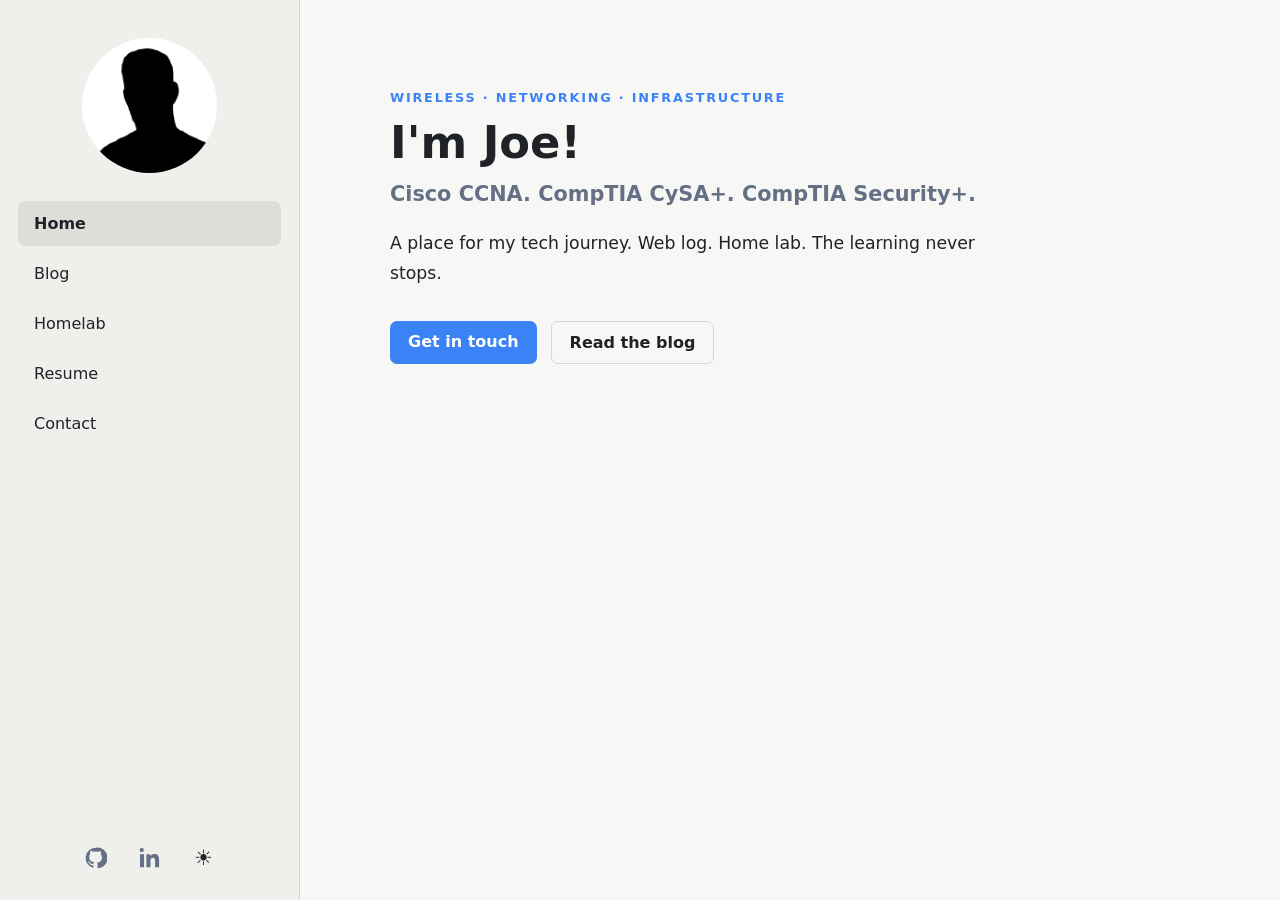
==== index.html @ 4e011322 "Update profile image source in index.html" ====
<!DOCTYPE html>
<html lang="en">
<head>
  <meta charset="UTF-8">
  <meta name="viewport" content="width=device-width, initial-scale=1.0">
  <title>Joe in IT</title>
  <link rel="stylesheet" href="./style.css">
</head>

<body>

  <aside class="sidebar">

    <div class="profile">
      <div class="profile-photo">
        <img src="photo.jpg" alt="Joe">
      </div>
    </div>

  <nav class="sidebar-nav">
    <a class="active" href="index.html">Home</a>
    <a href="blog.html">Blog</a>
    <a href="homelab.html">Homelab</a>
    <a href="resume.html">Resume</a>
    <a href="contact.html">Contact</a>
  </nav>

    <div class="sidebar-footer">

      <a
        href="https://github.com/YOURUSERNAME"
        target="_blank"
        rel="noopener noreferrer"
        aria-label="GitHub"
        title="GitHub"
      >
        <svg viewBox="0 0 24 24" aria-hidden="true">
          <path d="M12 .7a11.3 11.3 0 0 0-3.6 22c.6.1.8-.3.8-.6v-2.2c-3.4.7-4.1-1.5-4.1-1.5-.5-1.4-1.4-1.8-1.4-1.8-1.1-.8.1-.8.1-.8 1.3.1 1.9 1.3 1.9 1.3 1.1 1.9 2.9 1.4 3.6 1 .1-.8.4-1.4.8-1.7-2.7-.3-5.5-1.3-5.5-5.9 0-1.3.5-2.4 1.2-3.2-.1-.3-.5-1.6.1-3.3 0 0 1-.3 3.3 1.2a11 11 0 0 1 6 0C16.2 4.4 17.2 4.7 17.2 4.7c.6 1.7.2 3 .1 3.3.8.8 1.2 1.9 1.2 3.2 0 4.6-2.8 5.6-5.5 5.9.4.4.8 1.1.8 2.2v3.3c0 .3.2.7.8.6A11.3 11.3 0 0 0 12 .7Z"/>
        </svg>
      </a>

      <a
        href="https://www.linkedin.com/in/YOURPROFILE"
        target="_blank"
        rel="noopener noreferrer"
        aria-label="LinkedIn"
        title="LinkedIn"
      >
        <svg viewBox="0 0 24 24" aria-hidden="true">
          <path d="M5.3 3.3A2.3 2.3 0 1 1 .7 3.3a2.3 2.3 0 0 1 4.6 0ZM1.1 8h4.4v14H1.1V8Zm7 0h4.2v1.9h.1c.6-1.1 2-2.3 4.2-2.3 4.5 0 5.3 3 5.3 6.8V22h-4.4v-6.7c0-1.6 0-3.7-2.3-3.7s-2.7 1.8-2.7 3.6V22H8.1V8Z"/>
        </svg>
      </a>

      <button
        id="theme-toggle"
        aria-label="Toggle light and dark mode"
        title="Toggle theme"
      >
        ☀
      </button>

    </div>

  </aside>


  <main class="content">

    <section class="hero">

      <div class="eyebrow">
        WIRELESS · NETWORKING · INFRASTRUCTURE
      </div>

      <h1>I'm Joe!</h1>

      <h2>
       Cisco CCNA. CompTIA CySA+. CompTIA Security+.
      </h2>

      <p>
        A place for my tech journey. 
        Web log. Home lab. 
        The learning never stops.
       
      </p>

      <div class="hero-buttons">
        <a href="#" class="button primary">Get in touch</a>
        <a href="#" class="button secondary">Read the blog</a>
      </div>

    </section>

  </main>

  <script>
    const themeToggle = document.getElementById("theme-toggle");

    themeToggle.addEventListener("click", () => {
      document.body.classList.toggle("dark");

      if (document.body.classList.contains("dark")) {
        themeToggle.textContent = "☾";
      } else {
        themeToggle.textContent = "☀";
      }
    });
  </script>

</body>
</html>
---- style.css ----
:root {
  --bg: #f7f7f5;
  --sidebar: #efefec;
  --text: #1f2328;
  --muted: #667085;
  --border: #d7d7d2;
  --accent: #3b82f6;
  --active: #deded9;
}

body.dark {
  --bg: #17191d;
  --sidebar: #202328;
  --text: #f5f5f5;
  --muted: #a6adb7;
  --border: #34383f;
  --accent: #60a5fa;
  --active: #2c3036;
}

* {
  box-sizing: border-box;
}

html,
body {
  margin: 0;
  min-height: 100%;
}

body {
  font-family: system-ui, -apple-system, BlinkMacSystemFont, "Segoe UI", sans-serif;
  background: var(--bg);
  color: var(--text);
  transition: background 0.2s ease, color 0.2s ease;
}

a {
  color: inherit;
  text-decoration: none;
}


/* SIDEBAR */

.sidebar {
  position: fixed;
  top: 0;
  left: 0;

  width: 300px;
  height: 100vh;

  display: flex;
  flex-direction: column;

  padding: 28px 18px 22px;

  background: var(--sidebar);
  border-right: 1px solid var(--border);
}


/* PROFILE */

.profile {
  display: flex;
  justify-content: center;
  margin: 10px 0 28px;
}

.profile-photo {
  width: 135px;
  height: 135px;

  border-radius: 50%;
  overflow: hidden;

  background: #d2d2cd;
}

.profile-photo img {
  width: 100%;
  height: 100%;

  display: block;
  object-fit: cover;
}


/* NAVIGATION */

.sidebar-nav {
  display: flex;
  flex-direction: column;
  gap: 5px;
}

.sidebar-nav a {
  padding: 13px 16px;

  border-radius: 7px;

  font-size: 1rem;
}

.sidebar-nav a:hover {
  background: var(--active);
}

.sidebar-nav a.active {
  background: var(--active);
  font-weight: 600;
}


/* SIDEBAR FOOTER */

.sidebar-footer {
  margin-top: auto;

  display: flex;
  justify-content: center;
  align-items: center;
  gap: 14px;

  padding-top: 18px;
}

.sidebar-footer a,
#theme-toggle {
  width: 40px;
  height: 40px;

  display: inline-flex;
  align-items: center;
  justify-content: center;

  border-radius: 8px;
}

.sidebar-footer a {
  color: var(--muted);
}

.sidebar-footer a:hover,
#theme-toggle:hover {
  background: var(--active);
  color: var(--text);
}

.sidebar-footer svg {
  width: 22px;
  height: 22px;

  fill: currentColor;
}

#theme-toggle {
  border: 0;
  background: transparent;

  color: var(--text);

  font-size: 1.3rem;
  cursor: pointer;
}


/* MAIN CONTENT */

.content {
  margin-left: 300px;
  min-height: 100vh;

  display: flex;
  justify-content: center;
}

.hero {
  width: 100%;
  max-width: 900px;

  padding: 90px 50px;
}

.eyebrow {
  margin-bottom: 14px;

  color: var(--accent);

  font-size: 0.8rem;
  font-weight: 700;
  letter-spacing: 0.14em;
}

.hero h1 {
  margin: 0;

  font-size: 2.8rem;
  line-height: 1.05;
}

.hero h2 {
  margin: 16px 0;

  color: var(--muted);

  font-size: 1.3rem;
  font-weight: 600;
}

.hero p {
  max-width: 610px;

  margin-top: 22px;

  font-size: 1.08rem;
  line-height: 1.75;
}

.hero-buttons {
  display: flex;
  gap: 14px;

  margin-top: 32px;
}

.button {
  padding: 11px 18px;

  border-radius: 7px;

  font-weight: 600;

  transition: transform 0.15s ease, background 0.15s ease;
}

.button:hover {
  transform: translateY(-1px);
}

.button.primary {
  background: var(--accent);
  color: white;
}

.button.secondary {
  border: 1px solid var(--border);
}


/* MOBILE */

@media (max-width: 850px) {

  .sidebar {
    position: static;

    width: 100%;
    height: auto;

    border-right: 0;
    border-bottom: 1px solid var(--border);
  }

  .profile {
    margin-bottom: 18px;
  }

  .profile-photo {
    width: 95px;
    height: 95px;
  }

  .sidebar-footer {
    margin-top: 20px;
  }

  .content {
    margin-left: 0;
  }

  .hero {
    padding: 55px 25px;
  }

  .hero h1 {
    font-size: 2.8rem;
  }

  .hero-buttons {
    flex-wrap: wrap;
  }
}
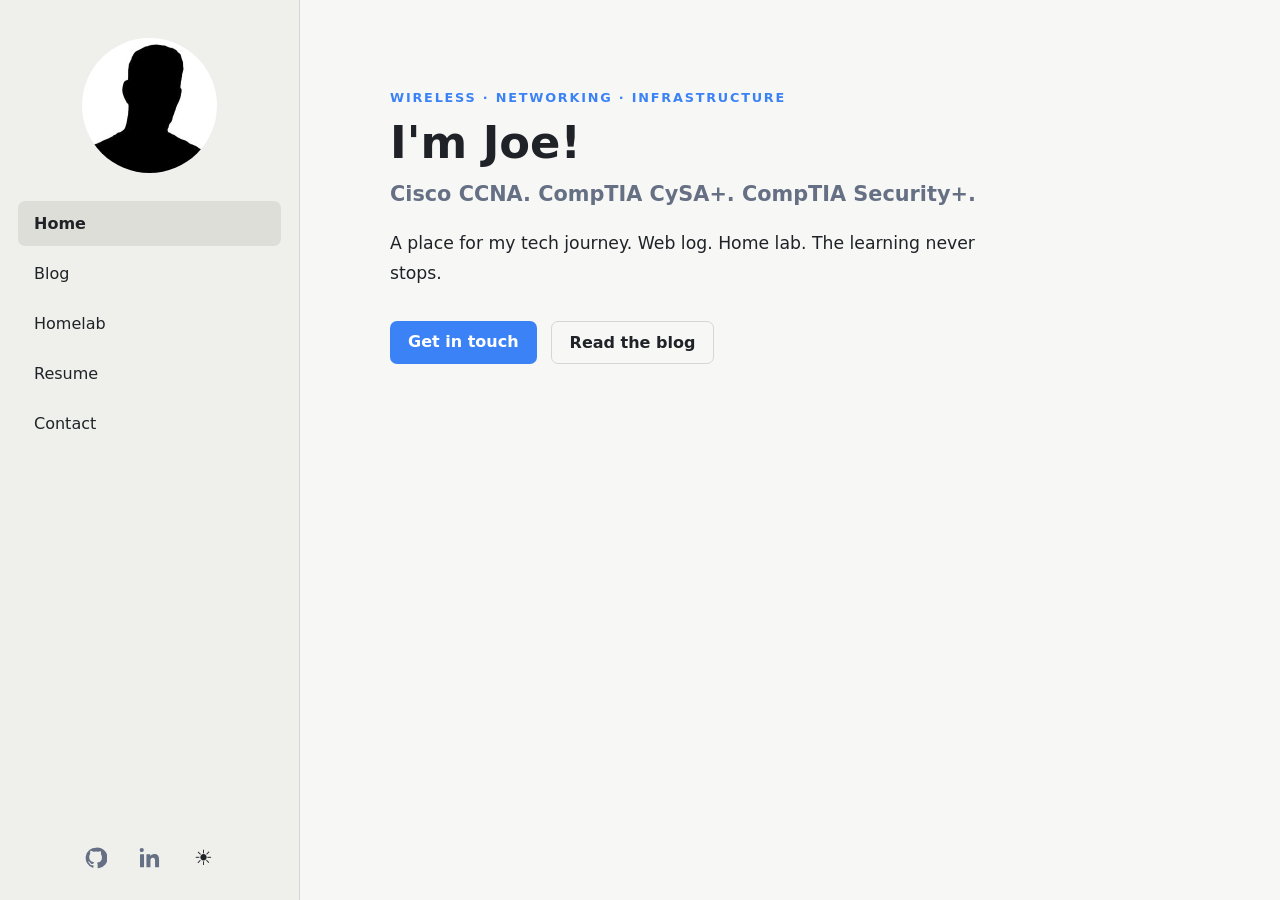
==== commit 98b157bd: "Update index.html" ====
--- a/index.html
+++ b/index.html
@@ -13,7 +13,7 @@
 
     <div class="profile">
       <div class="profile-photo">
-        <img src="photo.jpg" alt="Joe">
+        <img src="headshot.jpg" alt="Joe">
       </div>
     </div>
 
--- a/style.css
+++ b/style.css
@@ -293,3 +293,54 @@
     flex-wrap: wrap;
   }
 }
+.page-section {
+  width: 100%;
+  max-width: 900px;
+  padding: 80px 50px;
+}
+
+.page-section h1 {
+  margin: 0 0 18px;
+  font-size: 2.8rem;
+}
+
+.page-intro {
+  max-width: 650px;
+  color: var(--muted);
+  font-size: 1.08rem;
+  line-height: 1.7;
+}
+
+.lab-grid {
+  display: grid;
+  grid-template-columns: repeat(2, 1fr);
+  gap: 20px;
+  margin-top: 42px;
+}
+
+.lab-card {
+  padding: 24px;
+  border: 1px solid var(--border);
+  border-radius: 10px;
+  background: var(--sidebar);
+}
+
+.lab-card h2 {
+  margin-top: 0;
+  font-size: 1.25rem;
+}
+
+.lab-card p {
+  margin-bottom: 0;
+  color: var(--muted);
+}
+
+@media (max-width: 700px) {
+  .lab-grid {
+    grid-template-columns: 1fr;
+  }
+
+  .page-section {
+    padding: 55px 25px;
+  }
+}
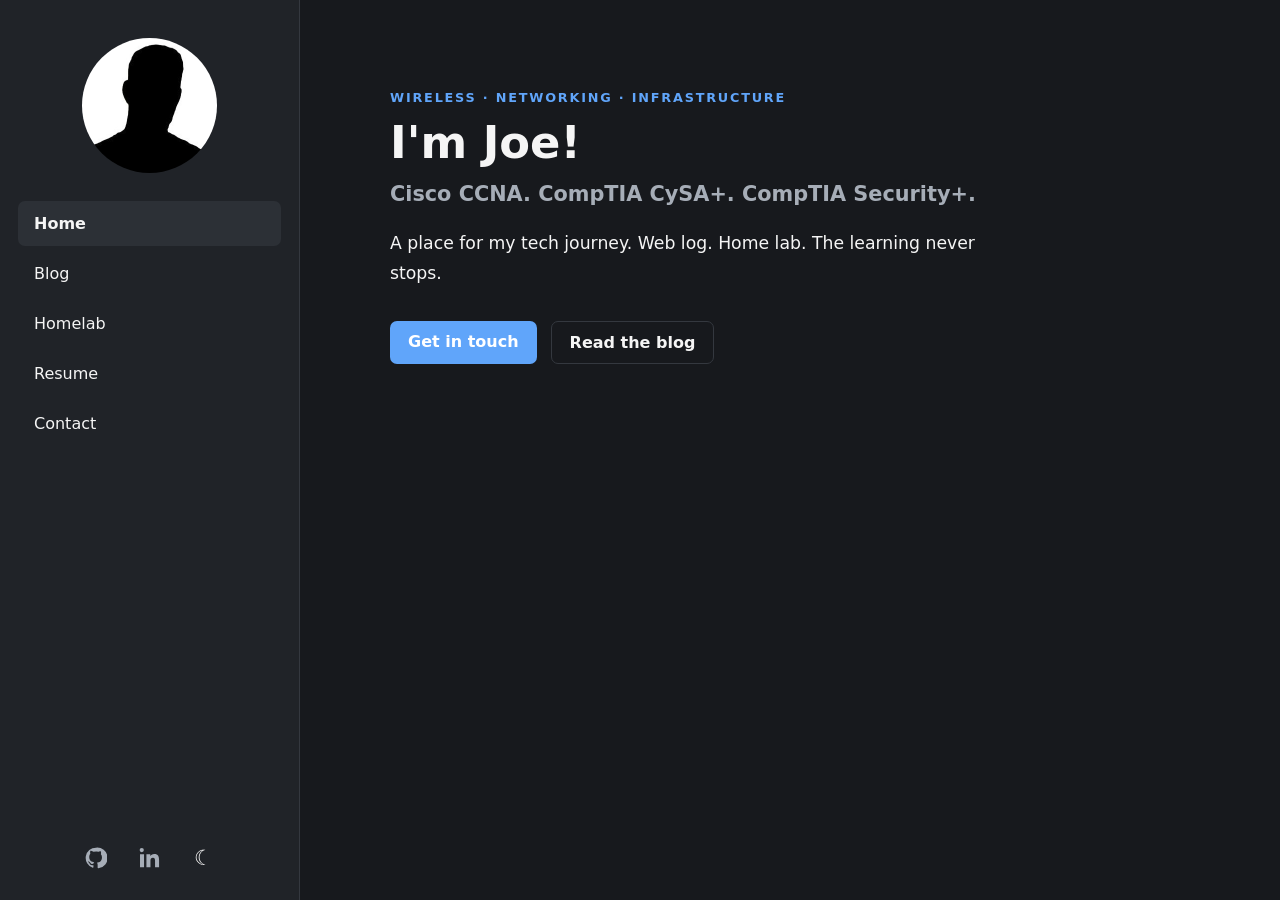
==== commit d2ccf2b3: "Add files via upload" ====
--- a/index.html
+++ b/index.html
@@ -4,109 +4,48 @@
   <meta charset="UTF-8">
   <meta name="viewport" content="width=device-width, initial-scale=1.0">
   <title>Joe in IT</title>
-  <link rel="stylesheet" href="./style.css">
+  <link rel="stylesheet" href="./style.css?v=4">
 </head>
-
 <body>
-
   <aside class="sidebar">
-
     <div class="profile">
       <div class="profile-photo">
         <img src="headshot.jpg" alt="Joe">
       </div>
     </div>
 
-  <nav class="sidebar-nav">
-    <a class="active" href="index.html">Home</a>
-    <a href="blog.html">Blog</a>
-    <a href="homelab.html">Homelab</a>
-    <a href="resume.html">Resume</a>
-    <a href="contact.html">Contact</a>
-  </nav>
+    <nav class="sidebar-nav" aria-label="Main navigation">
+      <a class="active" href="index.html" aria-current="page">Home</a>
+      <a href="blog.html">Blog</a>
+      <a href="homelab.html">Homelab</a>
+      <a href="resume.html">Resume</a>
+      <a href="contact.html">Contact</a>
+    </nav>
 
     <div class="sidebar-footer">
-
-      <a
-        href="https://github.com/YOURUSERNAME"
-        target="_blank"
-        rel="noopener noreferrer"
-        aria-label="GitHub"
-        title="GitHub"
-      >
-        <svg viewBox="0 0 24 24" aria-hidden="true">
-          <path d="M12 .7a11.3 11.3 0 0 0-3.6 22c.6.1.8-.3.8-.6v-2.2c-3.4.7-4.1-1.5-4.1-1.5-.5-1.4-1.4-1.8-1.4-1.8-1.1-.8.1-.8.1-.8 1.3.1 1.9 1.3 1.9 1.3 1.1 1.9 2.9 1.4 3.6 1 .1-.8.4-1.4.8-1.7-2.7-.3-5.5-1.3-5.5-5.9 0-1.3.5-2.4 1.2-3.2-.1-.3-.5-1.6.1-3.3 0 0 1-.3 3.3 1.2a11 11 0 0 1 6 0C16.2 4.4 17.2 4.7 17.2 4.7c.6 1.7.2 3 .1 3.3.8.8 1.2 1.9 1.2 3.2 0 4.6-2.8 5.6-5.5 5.9.4.4.8 1.1.8 2.2v3.3c0 .3.2.7.8.6A11.3 11.3 0 0 0 12 .7Z"/>
-        </svg>
+      <a href="https://github.com/joeinit1" target="_blank" rel="noopener noreferrer" aria-label="GitHub" title="GitHub">
+        <svg viewBox="0 0 24 24" aria-hidden="true"><path d="M12 .7a11.3 11.3 0 0 0-3.6 22c.6.1.8-.3.8-.6v-2.2c-3.4.7-4.1-1.5-4.1-1.5-.5-1.4-1.4-1.8-1.4-1.8-1.1-.8.1-.8.1-.8 1.3.1 1.9 1.3 1.9 1.3 1.1 1.9 2.9 1.4 3.6 1 .1-.8.4-1.4.8-1.7-2.7-.3-5.5-1.3-5.5-5.9 0-1.3.5-2.4 1.2-3.2-.1-.3-.5-1.6.1-3.3 0 0 1-.3 3.3 1.2a11 11 0 0 1 6 0C16.2 4.4 17.2 4.7 17.2 4.7c.6 1.7.2 3 .1 3.3.8.8 1.2 1.9 1.2 3.2 0 4.6-2.8 5.6-5.5 5.9.4.4.8 1.1.8 2.2v3.3c0 .3.2.7.8.6A11.3 11.3 0 0 0 12 .7Z"/></svg>
       </a>
-
-      <a
-        href="https://www.linkedin.com/in/YOURPROFILE"
-        target="_blank"
-        rel="noopener noreferrer"
-        aria-label="LinkedIn"
-        title="LinkedIn"
-      >
-        <svg viewBox="0 0 24 24" aria-hidden="true">
-          <path d="M5.3 3.3A2.3 2.3 0 1 1 .7 3.3a2.3 2.3 0 0 1 4.6 0ZM1.1 8h4.4v14H1.1V8Zm7 0h4.2v1.9h.1c.6-1.1 2-2.3 4.2-2.3 4.5 0 5.3 3 5.3 6.8V22h-4.4v-6.7c0-1.6 0-3.7-2.3-3.7s-2.7 1.8-2.7 3.6V22H8.1V8Z"/>
-        </svg>
+      <a href="https://www.linkedin.com/in/joeinit" target="_blank" rel="noopener noreferrer" aria-label="LinkedIn" title="LinkedIn">
+        <svg viewBox="0 0 24 24" aria-hidden="true"><path d="M5.3 3.3A2.3 2.3 0 1 1 .7 3.3a2.3 2.3 0 0 1 4.6 0ZM1.1 8h4.4v14H1.1V8Zm7 0h4.2v1.9h.1c.6-1.1 2-2.3 4.2-2.3 4.5 0 5.3 3 5.3 6.8V22h-4.4v-6.7c0-1.6 0-3.7-2.3-3.7s-2.7 1.8-2.7 3.6V22H8.1V8Z"/></svg>
       </a>
-
-      <button
-        id="theme-toggle"
-        aria-label="Toggle light and dark mode"
-        title="Toggle theme"
-      >
-        ☀
-      </button>
-
+      <button class="theme-toggle" type="button" aria-label="Toggle light and dark mode" title="Toggle theme">☀</button>
     </div>
-
   </aside>
 
-
   <main class="content">
-
     <section class="hero">
-
-      <div class="eyebrow">
-        WIRELESS · NETWORKING · INFRASTRUCTURE
+      <div class="eyebrow">WIRELESS · NETWORKING · INFRASTRUCTURE</div>
+      <h1>I'm Joe!</h1>
+      <h2>Cisco CCNA. CompTIA CySA+. CompTIA Security+.</h2>
+      <p>A place for my tech journey. Web log. Home lab. The learning never stops.</p>
+      <div class="hero-buttons">
+        <a href="contact.html" class="button primary">Get in touch</a>
+        <a href="blog.html" class="button secondary">Read the blog</a>
       </div>
-
-      <h1>I'm Joe!</h1>
-
-      <h2>
-       Cisco CCNA. CompTIA CySA+. CompTIA Security+.
-      </h2>
-
-      <p>
-        A place for my tech journey. 
-        Web log. Home lab. 
-        The learning never stops.
-       
-      </p>
-
-      <div class="hero-buttons">
-        <a href="#" class="button primary">Get in touch</a>
-        <a href="#" class="button secondary">Read the blog</a>
-      </div>
-
     </section>
-
   </main>
 
-  <script>
-    const themeToggle = document.getElementById("theme-toggle");
-
-    themeToggle.addEventListener("click", () => {
-      document.body.classList.toggle("dark");
-
-      if (document.body.classList.contains("dark")) {
-        themeToggle.textContent = "☾";
-      } else {
-        themeToggle.textContent = "☀";
-      }
-    });
-  </script>
-
+  <script src="./script.js?v=4"></script>
 </body>
 </html>
--- a/style.css
+++ b/style.css
@@ -1,346 +1,78 @@
-:root {
-  --bg: #f7f7f5;
-  --sidebar: #efefec;
-  --text: #1f2328;
-  --muted: #667085;
-  --border: #d7d7d2;
-  --accent: #3b82f6;
-  --active: #deded9;
+:root { --bg:#f7f7f5; --sidebar:#efefec; --text:#1f2328; --muted:#667085; --border:#d7d7d2; --accent:#3b82f6; --active:#deded9; }
+body.dark { --bg:#17191d; --sidebar:#202328; --text:#f5f5f5; --muted:#a6adb7; --border:#34383f; --accent:#60a5fa; --active:#2c3036; }
+* { box-sizing:border-box; }
+html { scroll-behavior:smooth; }
+html, body { margin:0; min-height:100%; }
+body { font-family:system-ui,-apple-system,BlinkMacSystemFont,"Segoe UI",sans-serif; background:var(--bg); color:var(--text); transition:background .2s ease,color .2s ease; }
+a { color:inherit; text-decoration:none; }
+.sidebar { position:fixed; inset:0 auto 0 0; z-index:1; width:300px; height:100vh; display:flex; flex-direction:column; padding:28px 18px 22px; background:var(--sidebar); border-right:1px solid var(--border); }
+.profile { display:flex; justify-content:center; margin:10px 0 28px; }
+.profile-photo { width:135px; height:135px; overflow:hidden; border-radius:50%; background:#d2d2cd; }
+.profile-photo img { width:100%; height:100%; display:block; object-fit:cover; }
+.sidebar-nav { display:flex; flex-direction:column; gap:5px; }
+.sidebar-nav a { padding:13px 16px; border-radius:7px; font-size:1rem; }
+.sidebar-nav a:hover, .sidebar-nav a.active { background:var(--active); }
+.sidebar-nav a.active { font-weight:600; }
+.sidebar-footer { margin-top:auto; display:flex; justify-content:center; align-items:center; gap:14px; padding-top:18px; }
+.sidebar-footer a, .theme-toggle { width:40px; height:40px; display:inline-flex; align-items:center; justify-content:center; border-radius:8px; }
+.sidebar-footer a { color:var(--muted); }
+.sidebar-footer a:hover, .theme-toggle:hover { background:var(--active); color:var(--text); }
+.sidebar-footer svg { width:22px; height:22px; fill:currentColor; }
+.theme-toggle { border:0; background:transparent; color:var(--text); font-size:1.3rem; cursor:pointer; }
+.content { margin-left:300px; min-height:100vh; display:flex; justify-content:center; }
+.content-stacked { flex-direction:column; align-items:center; }
+.hero, .page-section { width:100%; max-width:900px; padding:90px 50px; }
+.eyebrow { margin-bottom:14px; color:var(--accent); font-size:.8rem; font-weight:700; letter-spacing:.14em; }
+.hero h1, .page-section h1 { margin:0; font-size:2.8rem; line-height:1.05; }
+.hero h2 { margin:16px 0; color:var(--muted); font-size:1.3rem; font-weight:600; }
+.hero p { max-width:610px; margin-top:22px; font-size:1.08rem; line-height:1.75; }
+.hero-buttons { display:flex; gap:14px; margin-top:32px; }
+.button { padding:11px 18px; border-radius:7px; font-weight:600; transition:transform .15s ease,background .15s ease; }
+.button:hover { transform:translateY(-1px); }
+.button.primary { background:var(--accent); color:#fff; }
+.button.secondary { border:1px solid var(--border); }
+.page-section { padding-top:80px; padding-bottom:80px; }
+.page-intro { max-width:650px; color:var(--muted); font-size:1.08rem; line-height:1.7; }
+.lab-grid { display:grid; grid-template-columns:repeat(2,1fr); gap:20px; margin-top:42px; }
+.lab-card, .blog-card { padding:24px; border:1px solid var(--border); border-radius:10px; background:var(--sidebar); }
+.lab-card h2, .blog-card h2 { margin:0 0 10px; font-size:1.25rem; }
+.lab-card p { margin-bottom:0; color:var(--muted); }
+.blog-list { display:flex; flex-direction:column; gap:18px; margin-top:42px; }
+.blog-card { transition:transform .15s ease,border-color .15s ease; }
+.blog-card:hover { transform:translateY(-2px); border-color:var(--accent); }
+.blog-card p { margin:0 0 12px; color:var(--muted); }
+.blog-card span { font-size:.85rem; color:var(--muted); }
+.resume-grid { display:grid; gap:22px; margin-top:42px; }
+.resume-block { padding:26px; border:1px solid var(--border); border-radius:10px; background:var(--sidebar); }
+.resume-block h2 { margin:0 0 18px; font-size:1.25rem; }
+.resume-block p { color:var(--muted); line-height:1.7; }
+.clean-list, .detail-list { margin:0; padding:0; list-style:none; }
+.clean-list { display:grid; gap:18px; }
+.clean-list li { display:flex; flex-direction:column; gap:5px; }
+.clean-list span { color:var(--muted); line-height:1.55; }
+.detail-list { display:flex; flex-wrap:wrap; gap:9px; margin-top:18px; }
+.detail-list li, .tag-list span { padding:7px 11px; border:1px solid var(--border); border-radius:999px; color:var(--muted); font-size:.9rem; }
+.tag-list { display:flex; flex-wrap:wrap; gap:9px; }
+.resume-cta .button { display:inline-block; margin-top:8px; }
+.contact-form { max-width:700px; margin-top:42px; }
+.form-row { display:grid; grid-template-columns:repeat(2,1fr); gap:18px; }
+.form-field { display:flex; flex-direction:column; gap:8px; margin-bottom:20px; }
+.form-field label { font-size:.92rem; font-weight:650; }
+.form-field input, .form-field textarea { width:100%; border:1px solid var(--border); border-radius:8px; padding:12px 14px; background:var(--sidebar); color:var(--text); font:inherit; outline:none; transition:border-color .15s ease,box-shadow .15s ease; }
+.form-field textarea { min-height:180px; resize:vertical; line-height:1.55; }
+.form-field input:focus, .form-field textarea:focus { border-color:var(--accent); box-shadow:0 0 0 3px color-mix(in srgb,var(--accent) 18%,transparent); }
+.form-honeypot { position:absolute; left:-10000px; width:1px; height:1px; overflow:hidden; }
+.form-submit { border:0; font:inherit; cursor:pointer; }
+.form-status { min-height:1.5em; margin:14px 0 0; color:var(--muted); font-size:.92rem; }
+.contact-alternative { margin-top:30px; color:var(--muted); }
+.contact-alternative a { color:var(--accent); font-weight:600; }
+@media (max-width:850px) {
+  .sidebar { position:static; width:100%; height:auto; border-right:0; border-bottom:1px solid var(--border); }
+  .profile { margin-bottom:18px; } .profile-photo { width:95px; height:95px; }
+  .sidebar-footer { margin-top:20px; } .content { margin-left:0; }
+  .hero, .page-section { padding:55px 25px; }
+  .hero h1, .page-section h1 { font-size:2.8rem; }
+  .hero-buttons { flex-wrap:wrap; }
 }
-
-body.dark {
-  --bg: #17191d;
-  --sidebar: #202328;
-  --text: #f5f5f5;
-  --muted: #a6adb7;
-  --border: #34383f;
-  --accent: #60a5fa;
-  --active: #2c3036;
-}
-
-* {
-  box-sizing: border-box;
-}
-
-html,
-body {
-  margin: 0;
-  min-height: 100%;
-}
-
-body {
-  font-family: system-ui, -apple-system, BlinkMacSystemFont, "Segoe UI", sans-serif;
-  background: var(--bg);
-  color: var(--text);
-  transition: background 0.2s ease, color 0.2s ease;
-}
-
-a {
-  color: inherit;
-  text-decoration: none;
-}
-
-
-/* SIDEBAR */
-
-.sidebar {
-  position: fixed;
-  top: 0;
-  left: 0;
-
-  width: 300px;
-  height: 100vh;
-
-  display: flex;
-  flex-direction: column;
-
-  padding: 28px 18px 22px;
-
-  background: var(--sidebar);
-  border-right: 1px solid var(--border);
-}
-
-
-/* PROFILE */
-
-.profile {
-  display: flex;
-  justify-content: center;
-  margin: 10px 0 28px;
-}
-
-.profile-photo {
-  width: 135px;
-  height: 135px;
-
-  border-radius: 50%;
-  overflow: hidden;
-
-  background: #d2d2cd;
-}
-
-.profile-photo img {
-  width: 100%;
-  height: 100%;
-
-  display: block;
-  object-fit: cover;
-}
-
-
-/* NAVIGATION */
-
-.sidebar-nav {
-  display: flex;
-  flex-direction: column;
-  gap: 5px;
-}
-
-.sidebar-nav a {
-  padding: 13px 16px;
-
-  border-radius: 7px;
-
-  font-size: 1rem;
-}
-
-.sidebar-nav a:hover {
-  background: var(--active);
-}
-
-.sidebar-nav a.active {
-  background: var(--active);
-  font-weight: 600;
-}
-
-
-/* SIDEBAR FOOTER */
-
-.sidebar-footer {
-  margin-top: auto;
-
-  display: flex;
-  justify-content: center;
-  align-items: center;
-  gap: 14px;
-
-  padding-top: 18px;
-}
-
-.sidebar-footer a,
-#theme-toggle {
-  width: 40px;
-  height: 40px;
-
-  display: inline-flex;
-  align-items: center;
-  justify-content: center;
-
-  border-radius: 8px;
-}
-
-.sidebar-footer a {
-  color: var(--muted);
-}
-
-.sidebar-footer a:hover,
-#theme-toggle:hover {
-  background: var(--active);
-  color: var(--text);
-}
-
-.sidebar-footer svg {
-  width: 22px;
-  height: 22px;
-
-  fill: currentColor;
-}
-
-#theme-toggle {
-  border: 0;
-  background: transparent;
-
-  color: var(--text);
-
-  font-size: 1.3rem;
-  cursor: pointer;
-}
-
-
-/* MAIN CONTENT */
-
-.content {
-  margin-left: 300px;
-  min-height: 100vh;
-
-  display: flex;
-  justify-content: center;
-}
-
-.hero {
-  width: 100%;
-  max-width: 900px;
-
-  padding: 90px 50px;
-}
-
-.eyebrow {
-  margin-bottom: 14px;
-
-  color: var(--accent);
-
-  font-size: 0.8rem;
-  font-weight: 700;
-  letter-spacing: 0.14em;
-}
-
-.hero h1 {
-  margin: 0;
-
-  font-size: 2.8rem;
-  line-height: 1.05;
-}
-
-.hero h2 {
-  margin: 16px 0;
-
-  color: var(--muted);
-
-  font-size: 1.3rem;
-  font-weight: 600;
-}
-
-.hero p {
-  max-width: 610px;
-
-  margin-top: 22px;
-
-  font-size: 1.08rem;
-  line-height: 1.75;
-}
-
-.hero-buttons {
-  display: flex;
-  gap: 14px;
-
-  margin-top: 32px;
-}
-
-.button {
-  padding: 11px 18px;
-
-  border-radius: 7px;
-
-  font-weight: 600;
-
-  transition: transform 0.15s ease, background 0.15s ease;
-}
-
-.button:hover {
-  transform: translateY(-1px);
-}
-
-.button.primary {
-  background: var(--accent);
-  color: white;
-}
-
-.button.secondary {
-  border: 1px solid var(--border);
-}
-
-
-/* MOBILE */
-
-@media (max-width: 850px) {
-
-  .sidebar {
-    position: static;
-
-    width: 100%;
-    height: auto;
-
-    border-right: 0;
-    border-bottom: 1px solid var(--border);
-  }
-
-  .profile {
-    margin-bottom: 18px;
-  }
-
-  .profile-photo {
-    width: 95px;
-    height: 95px;
-  }
-
-  .sidebar-footer {
-    margin-top: 20px;
-  }
-
-  .content {
-    margin-left: 0;
-  }
-
-  .hero {
-    padding: 55px 25px;
-  }
-
-  .hero h1 {
-    font-size: 2.8rem;
-  }
-
-  .hero-buttons {
-    flex-wrap: wrap;
-  }
-}
-.page-section {
-  width: 100%;
-  max-width: 900px;
-  padding: 80px 50px;
-}
-
-.page-section h1 {
-  margin: 0 0 18px;
-  font-size: 2.8rem;
-}
-
-.page-intro {
-  max-width: 650px;
-  color: var(--muted);
-  font-size: 1.08rem;
-  line-height: 1.7;
-}
-
-.lab-grid {
-  display: grid;
-  grid-template-columns: repeat(2, 1fr);
-  gap: 20px;
-  margin-top: 42px;
-}
-
-.lab-card {
-  padding: 24px;
-  border: 1px solid var(--border);
-  border-radius: 10px;
-  background: var(--sidebar);
-}
-
-.lab-card h2 {
-  margin-top: 0;
-  font-size: 1.25rem;
-}
-
-.lab-card p {
-  margin-bottom: 0;
-  color: var(--muted);
-}
-
-@media (max-width: 700px) {
-  .lab-grid {
-    grid-template-columns: 1fr;
-  }
-
-  .page-section {
-    padding: 55px 25px;
-  }
-}
+@media (max-width:700px) { .lab-grid, .form-row { grid-template-columns:1fr; } }
+@media (prefers-reduced-motion:reduce) { html { scroll-behavior:auto; } *, *::before, *::after { transition:none!important; } }
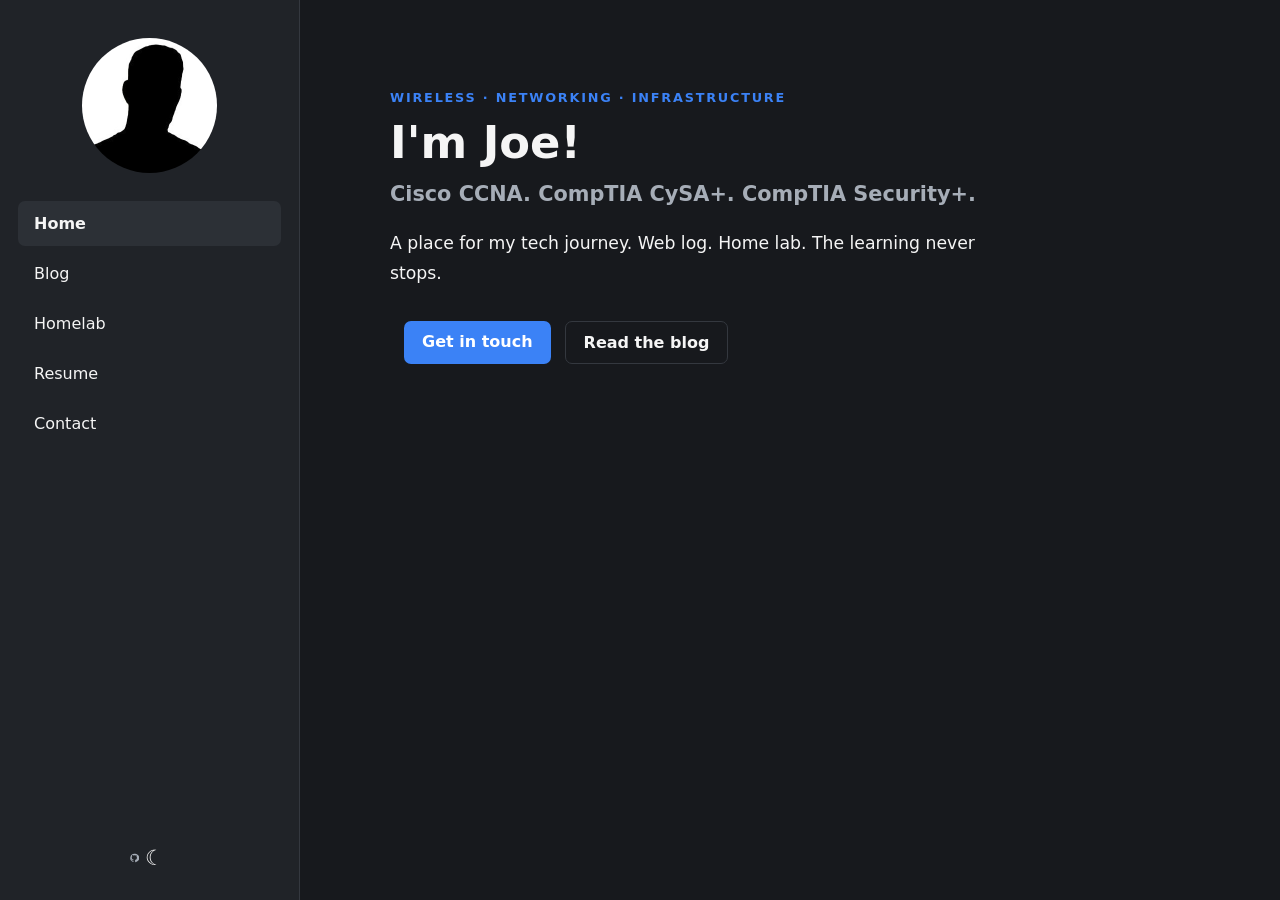
==== commit 03622eca: "Remove LinkedIn link from sidebar footer Removed LinkedIn link from the sidebar footer." ====
--- a/index.html
+++ b/index.html
@@ -25,10 +25,6 @@
     <div class="sidebar-footer">
       <a href="https://github.com/joeinit1" target="_blank" rel="noopener noreferrer" aria-label="GitHub" title="GitHub">
         <svg viewBox="0 0 24 24" aria-hidden="true"><path d="M12 .7a11.3 11.3 0 0 0-3.6 22c.6.1.8-.3.8-.6v-2.2c-3.4.7-4.1-1.5-4.1-1.5-.5-1.4-1.4-1.8-1.4-1.8-1.1-.8.1-.8.1-.8 1.3.1 1.9 1.3 1.9 1.3 1.1 1.9 2.9 1.4 3.6 1 .1-.8.4-1.4.8-1.7-2.7-.3-5.5-1.3-5.5-5.9 0-1.3.5-2.4 1.2-3.2-.1-.3-.5-1.6.1-3.3 0 0 1-.3 3.3 1.2a11 11 0 0 1 6 0C16.2 4.4 17.2 4.7 17.2 4.7c.6 1.7.2 3 .1 3.3.8.8 1.2 1.9 1.2 3.2 0 4.6-2.8 5.6-5.5 5.9.4.4.8 1.1.8 2.2v3.3c0 .3.2.7.8.6A11.3 11.3 0 0 0 12 .7Z"/></svg>
-      </a>
-      <a href="https://www.linkedin.com/in/joeinit" target="_blank" rel="noopener noreferrer" aria-label="LinkedIn" title="LinkedIn">
-        <svg viewBox="0 0 24 24" aria-hidden="true"><path d="M5.3 3.3A2.3 2.3 0 1 1 .7 3.3a2.3 2.3 0 0 1 4.6 0ZM1.1 8h4.4v14H1.1V8Zm7 0h4.2v1.9h.1c.6-1.1 2-2.3 4.2-2.3 4.5 0 5.3 3 5.3 6.8V22h-4.4v-6.7c0-1.6 0-3.7-2.3-3.7s-2.7 1.8-2.7 3.6V22H8.1V8Z"/></svg>
-      </a>
       <button class="theme-toggle" type="button" aria-label="Toggle light and dark mode" title="Toggle theme">☀</button>
     </div>
   </aside>
--- a/style.css
+++ b/style.css
@@ -1,59 +1,73 @@
 :root { --bg:#f7f7f5; --sidebar:#efefec; --text:#1f2328; --muted:#667085; --border:#d7d7d2; --accent:#3b82f6; --active:#deded9; }
-body.dark { --bg:#17191d; --sidebar:#202328; --text:#f5f5f5; --muted:#a6adb7; --border:#34383f; --accent:#60a5fa; --active:#2c3036; }
+body.dark { --bg:#17191d; --sidebar:#202328; --text:#f5f5f5; --muted:#a6adb7; --border:#34383f; --accent:#3b82f6; --active:#2c3036; }
+
 * { box-sizing:border-box; }
-html { scroll-behavior:smooth; }
+html { scroll-behavior:smooth; background:#17191d; color-scheme:light dark; }
 html, body { margin:0; min-height:100%; }
 body { font-family:system-ui,-apple-system,BlinkMacSystemFont,"Segoe UI",sans-serif; background:var(--bg); color:var(--text); transition:background .2s ease,color .2s ease; }
 a { color:inherit; text-decoration:none; }
+
 .sidebar { position:fixed; inset:0 auto 0 0; z-index:1; width:300px; height:100vh; display:flex; flex-direction:column; padding:28px 18px 22px; background:var(--sidebar); border-right:1px solid var(--border); }
 .profile { display:flex; justify-content:center; margin:10px 0 28px; }
 .profile-photo { width:135px; height:135px; overflow:hidden; border-radius:50%; background:#d2d2cd; }
 .profile-photo img { width:100%; height:100%; display:block; object-fit:cover; }
+
 .sidebar-nav { display:flex; flex-direction:column; gap:5px; }
 .sidebar-nav a { padding:13px 16px; border-radius:7px; font-size:1rem; }
 .sidebar-nav a:hover, .sidebar-nav a.active { background:var(--active); }
 .sidebar-nav a.active { font-weight:600; }
+
 .sidebar-footer { margin-top:auto; display:flex; justify-content:center; align-items:center; gap:14px; padding-top:18px; }
 .sidebar-footer a, .theme-toggle { width:40px; height:40px; display:inline-flex; align-items:center; justify-content:center; border-radius:8px; }
 .sidebar-footer a { color:var(--muted); }
 .sidebar-footer a:hover, .theme-toggle:hover { background:var(--active); color:var(--text); }
 .sidebar-footer svg { width:22px; height:22px; fill:currentColor; }
 .theme-toggle { border:0; background:transparent; color:var(--text); font-size:1.3rem; cursor:pointer; }
-.content { margin-left:300px; min-height:100vh; display:flex; justify-content:center; }
+
+.content { margin-left:300px; min-height:100vh; display:flex; justify-content:center; background:var(--bg); }
 .content-stacked { flex-direction:column; align-items:center; }
+
 .hero, .page-section { width:100%; max-width:900px; padding:90px 50px; }
 .eyebrow { margin-bottom:14px; color:var(--accent); font-size:.8rem; font-weight:700; letter-spacing:.14em; }
 .hero h1, .page-section h1 { margin:0; font-size:2.8rem; line-height:1.05; }
 .hero h2 { margin:16px 0; color:var(--muted); font-size:1.3rem; font-weight:600; }
 .hero p { max-width:610px; margin-top:22px; font-size:1.08rem; line-height:1.75; }
 .hero-buttons { display:flex; gap:14px; margin-top:32px; }
+
 .button { padding:11px 18px; border-radius:7px; font-weight:600; transition:transform .15s ease,background .15s ease; }
 .button:hover { transform:translateY(-1px); }
 .button.primary { background:var(--accent); color:#fff; }
 .button.secondary { border:1px solid var(--border); }
+
 .page-section { padding-top:80px; padding-bottom:80px; }
 .page-intro { max-width:650px; color:var(--muted); font-size:1.08rem; line-height:1.7; }
+
 .lab-grid { display:grid; grid-template-columns:repeat(2,1fr); gap:20px; margin-top:42px; }
 .lab-card, .blog-card { padding:24px; border:1px solid var(--border); border-radius:10px; background:var(--sidebar); }
 .lab-card h2, .blog-card h2 { margin:0 0 10px; font-size:1.25rem; }
 .lab-card p { margin-bottom:0; color:var(--muted); }
+
 .blog-list { display:flex; flex-direction:column; gap:18px; margin-top:42px; }
 .blog-card { transition:transform .15s ease,border-color .15s ease; }
 .blog-card:hover { transform:translateY(-2px); border-color:var(--accent); }
 .blog-card p { margin:0 0 12px; color:var(--muted); }
 .blog-card span { font-size:.85rem; color:var(--muted); }
+
 .resume-grid { display:grid; gap:22px; margin-top:42px; }
 .resume-block { padding:26px; border:1px solid var(--border); border-radius:10px; background:var(--sidebar); }
 .resume-block h2 { margin:0 0 18px; font-size:1.25rem; }
 .resume-block p { color:var(--muted); line-height:1.7; }
+
 .clean-list, .detail-list { margin:0; padding:0; list-style:none; }
 .clean-list { display:grid; gap:18px; }
 .clean-list li { display:flex; flex-direction:column; gap:5px; }
 .clean-list span { color:var(--muted); line-height:1.55; }
+
 .detail-list { display:flex; flex-wrap:wrap; gap:9px; margin-top:18px; }
 .detail-list li, .tag-list span { padding:7px 11px; border:1px solid var(--border); border-radius:999px; color:var(--muted); font-size:.9rem; }
 .tag-list { display:flex; flex-wrap:wrap; gap:9px; }
 .resume-cta .button { display:inline-block; margin-top:8px; }
+
 .contact-form { max-width:700px; margin-top:42px; }
 .form-row { display:grid; grid-template-columns:repeat(2,1fr); gap:18px; }
 .form-field { display:flex; flex-direction:column; gap:8px; margin-bottom:20px; }
@@ -61,18 +75,29 @@
 .form-field input, .form-field textarea { width:100%; border:1px solid var(--border); border-radius:8px; padding:12px 14px; background:var(--sidebar); color:var(--text); font:inherit; outline:none; transition:border-color .15s ease,box-shadow .15s ease; }
 .form-field textarea { min-height:180px; resize:vertical; line-height:1.55; }
 .form-field input:focus, .form-field textarea:focus { border-color:var(--accent); box-shadow:0 0 0 3px color-mix(in srgb,var(--accent) 18%,transparent); }
+
 .form-honeypot { position:absolute; left:-10000px; width:1px; height:1px; overflow:hidden; }
 .form-submit { border:0; font:inherit; cursor:pointer; }
 .form-status { min-height:1.5em; margin:14px 0 0; color:var(--muted); font-size:.92rem; }
 .contact-alternative { margin-top:30px; color:var(--muted); }
 .contact-alternative a { color:var(--accent); font-weight:600; }
+
 @media (max-width:850px) {
   .sidebar { position:static; width:100%; height:auto; border-right:0; border-bottom:1px solid var(--border); }
-  .profile { margin-bottom:18px; } .profile-photo { width:95px; height:95px; }
-  .sidebar-footer { margin-top:20px; } .content { margin-left:0; }
+  .profile { margin-bottom:18px; }
+  .profile-photo { width:95px; height:95px; }
+  .sidebar-footer { margin-top:20px; }
+  .content { margin-left:0; }
   .hero, .page-section { padding:55px 25px; }
   .hero h1, .page-section h1 { font-size:2.8rem; }
   .hero-buttons { flex-wrap:wrap; }
 }
-@media (max-width:700px) { .lab-grid, .form-row { grid-template-columns:1fr; } }
-@media (prefers-reduced-motion:reduce) { html { scroll-behavior:auto; } *, *::before, *::after { transition:none!important; } }
+
+@media (max-width:700px) {
+  .lab-grid, .form-row { grid-template-columns:1fr; }
+}
+
+@media (prefers-reduced-motion:reduce) {
+  html { scroll-behavior:auto; }
+  *, *::before, *::after { transition:none!important; }
+}
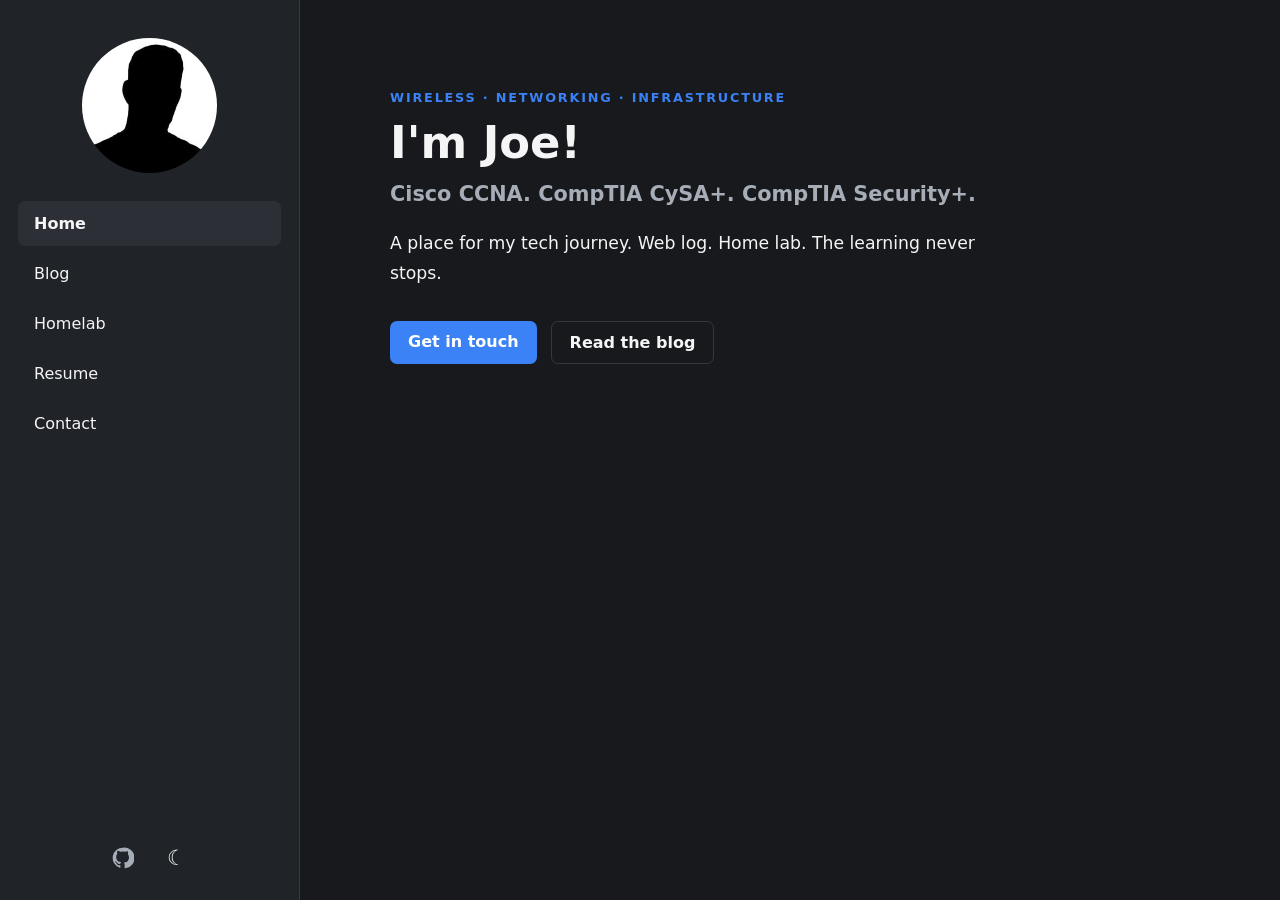
==== commit 03c1ba27: "Replace GitHub link and restore theme toggle button" ====
--- a/index.html
+++ b/index.html
@@ -23,9 +23,8 @@
     </nav>
 
     <div class="sidebar-footer">
-      <a href="https://github.com/joeinit1" target="_blank" rel="noopener noreferrer" aria-label="GitHub" title="GitHub">
-        <svg viewBox="0 0 24 24" aria-hidden="true"><path d="M12 .7a11.3 11.3 0 0 0-3.6 22c.6.1.8-.3.8-.6v-2.2c-3.4.7-4.1-1.5-4.1-1.5-.5-1.4-1.4-1.8-1.4-1.8-1.1-.8.1-.8.1-.8 1.3.1 1.9 1.3 1.9 1.3 1.1 1.9 2.9 1.4 3.6 1 .1-.8.4-1.4.8-1.7-2.7-.3-5.5-1.3-5.5-5.9 0-1.3.5-2.4 1.2-3.2-.1-.3-.5-1.6.1-3.3 0 0 1-.3 3.3 1.2a11 11 0 0 1 6 0C16.2 4.4 17.2 4.7 17.2 4.7c.6 1.7.2 3 .1 3.3.8.8 1.2 1.9 1.2 3.2 0 4.6-2.8 5.6-5.5 5.9.4.4.8 1.1.8 2.2v3.3c0 .3.2.7.8.6A11.3 11.3 0 0 0 12 .7Z"/></svg>
-      <button class="theme-toggle" type="button" aria-label="Toggle light and dark mode" title="Toggle theme">☀</button>
+      <a href="https://github.com/joeinit1" target="_blank" rel="noopener noreferrer" aria-label="GitHub" title="GitHub"><svg viewBox="0 0 24 24" aria-hidden="true"><path d="M12 .7a11.3 11.3 0 0 0-3.6 22c.6.1.8-.3.8-.6v-2.2c-3.4.7-4.1-1.5-4.1-1.5-.5-1.4-1.4-1.8-1.4-1.8-1.1-.8.1-.8.1-.8 1.3.1 1.9 1.3 1.9 1.3 1.1 1.9 2.9 1.4 3.6 1 .1-.8.4-1.4.8-1.7-2.7-.3-5.5-1.3-5.5-5.9 0-1.3.5-2.4 1.2-3.2-.1-.3-.5-1.6.1-3.3 0 0 1-.3 3.3 1.2a11 11 0 0 1 6 0C16.2 4.4 17.2 4.7 17.2 4.7c.6 1.7.2 3 .1 3.3.8.8 1.2 1.9 1.2 3.2 0 4.6-2.8 5.6-5.5 5.9.4.4.8 1.1.8 2.2v3.3c0 .3.2.7.8.6A11.3 11.3 0 0 0 12 .7Z"/></svg></a>
+      <button class="theme-toggle" type="button" aria-label="Toggle light and dark mode" title="Toggle theme">☀</butt
     </div>
   </aside>
 
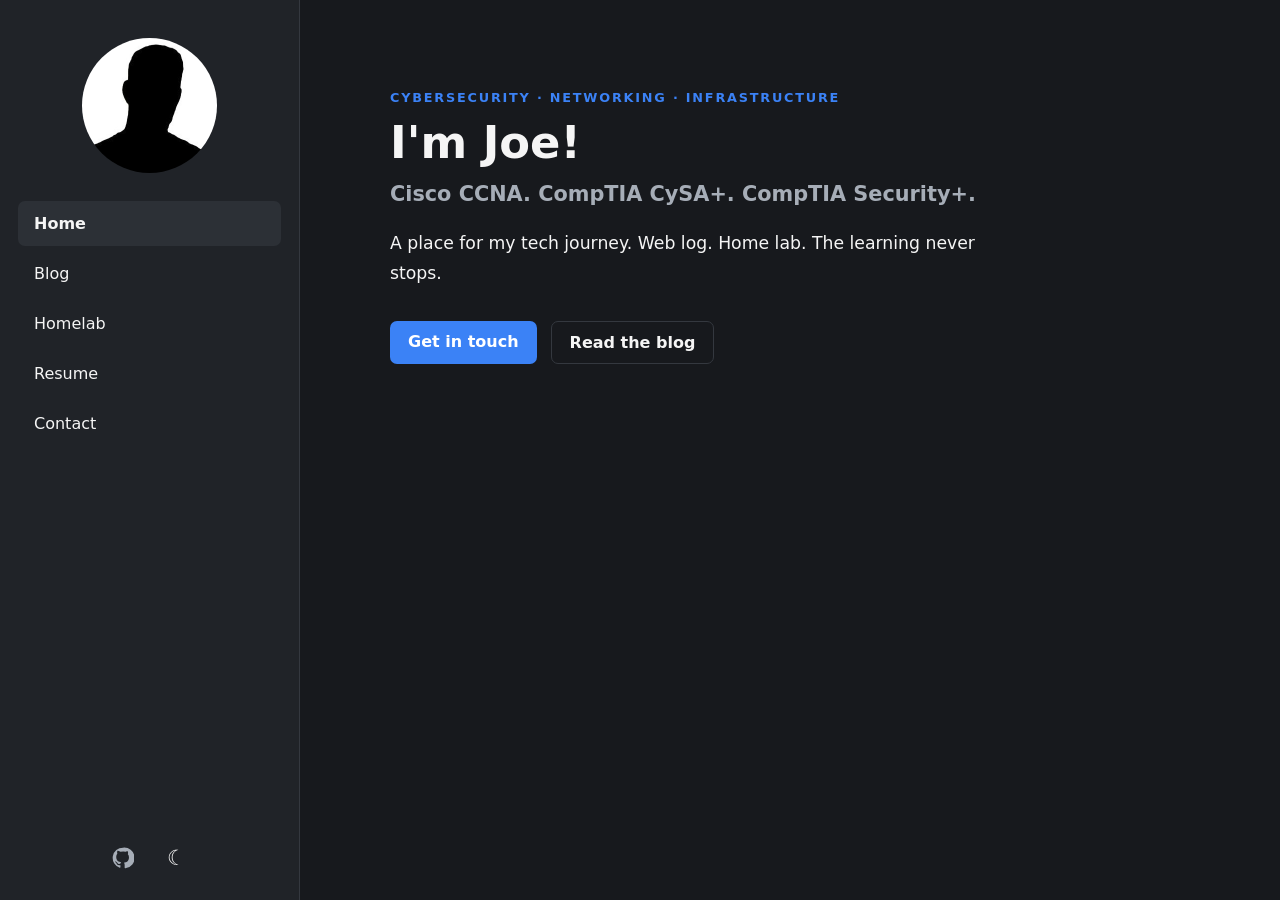
==== commit c4b8714a: "Update eyebrow text to reflect cybersecurity focus" ====
--- a/index.html
+++ b/index.html
@@ -30,7 +30,7 @@
 
   <main class="content">
     <section class="hero">
-      <div class="eyebrow">WIRELESS · NETWORKING · INFRASTRUCTURE</div>
+      <div class="eyebrow">CYBERSECURITY · NETWORKING · INFRASTRUCTURE</div>
       <h1>I'm Joe!</h1>
       <h2>Cisco CCNA. CompTIA CySA+. CompTIA Security+.</h2>
       <p>A place for my tech journey. Web log. Home lab. The learning never stops.</p>
